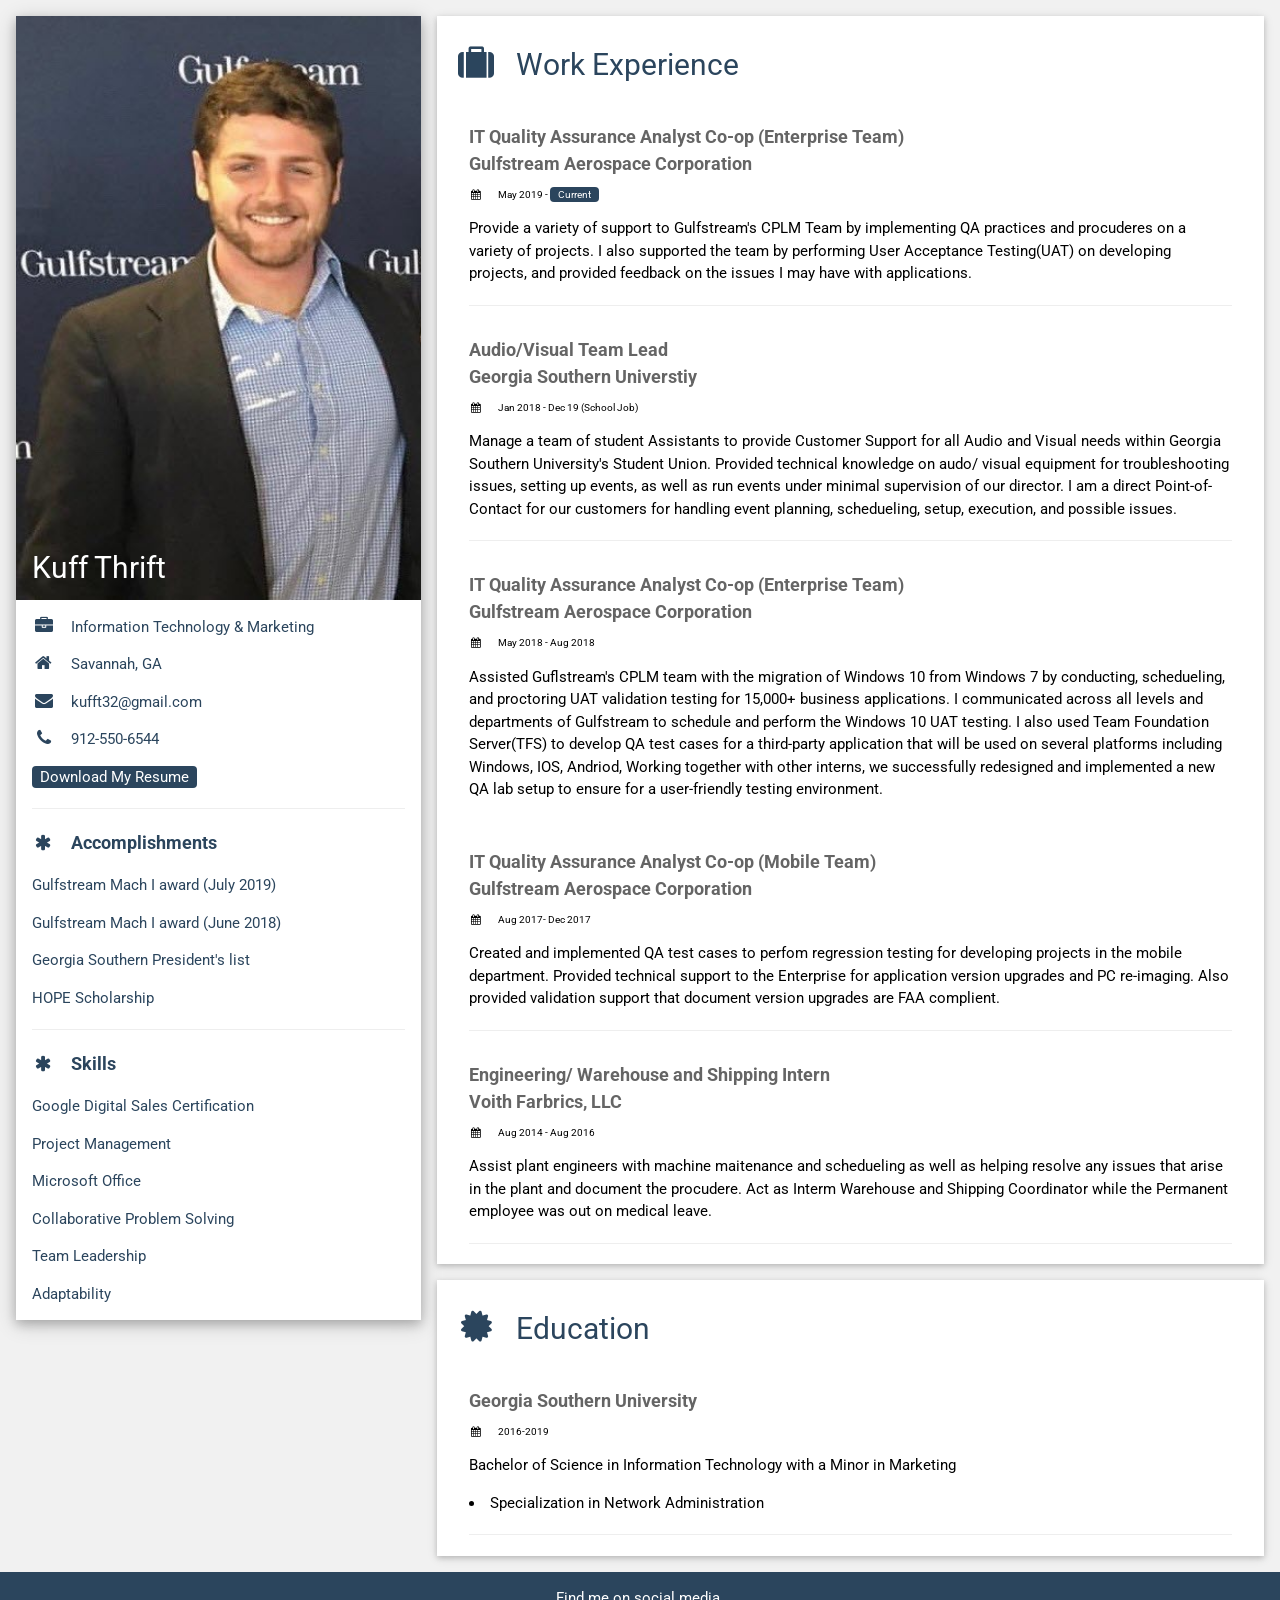
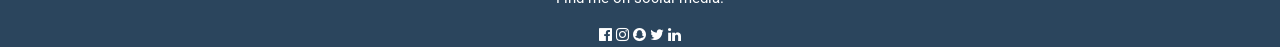
==== index.html @ 6cc8237b "Update index.html" ====
<!DOCTYPE html>
<html>
<head>
  <title>Kuff Thrift</title>
  <meta charset="UTF-8">
  <meta name="keywords" content="Information Technology, IT, Marketing, Sales, Management, Mechanics, Leadership, Networking, SAP, ERP, Enterprise, SCRUM, AGILE,">
  <link rel="stylesheet" href="extra2.css">
  <link rel='stylesheet' href='https://fonts.googleapis.com/css?family=Roboto'>
  <link rel="stylesheet" href="https://cdnjs.cloudflare.com/ajax/libs/font-awesome/4.7.0/css/font-awesome.min.css">
  <script async src="https://pagead2.googlesyndication.com/pagead/js/adsbygoogle.js"></script>
<script>
  (adsbygoogle = window.adsbygoogle || []).push({
    google_ad_client: "ca-pub-8898181731815978",
    enable_page_level_ads: true
  });
</script>
  <style>
    html,body,h1,h2,h3,h4,h5,h6 {font-family: "Roboto", sans-serif}
  </style>
  <!-- Global site tag (gtag.js) - Google Analytics -->
<script async src="https://www.googletagmanager.com/gtag/js?id=UA-144360440-1"></script>
<script>
  window.dataLayer = window.dataLayer || [];
  function gtag(){dataLayer.push(arguments);}
  gtag('js', new Date());

  gtag('config', 'UA-144360440-1');
</script>
</head>
<body class="w3-light-grey">

<!-- Page Container -->
<div class="w3-content w3-margin-top" style="max-width:1400px;">

  <!-- The Grid -->
  <div class="w3-row-padding">

    <!-- Left Column -->
    <div class="w3-third">

      <div class="w3-white w3-text-grey w3-card-4">
        <div class="w3-display-container">
          <img src="me3.jpg" style="width:100%" alt="Avatar">
          <div class="w3-display-bottomleft w3-container w3-text-black">
            <h2>Kuff Thrift</h2>
          </div>
        </div>
        <div class="w3-container">
          <p><i class="fa fa-briefcase fa-fw w3-margin-right w3-large w3-text-teal"></i>Information Technology & Marketing</p>
          <p><i class="fa fa-home fa-fw w3-margin-right w3-large w3-text-teal"></i>Savannah, GA</p>
          <p><i class="fa fa-envelope fa-fw w3-margin-right w3-large w3-text-teal"></i>kufft32@gmail.com</p>
          <p><i class="fa fa-phone fa-fw w3-margin-right w3-large w3-text-teal"></i>912-550-6544</p>
          <p id="resume"><span class="w3-tag w3-teal w3-round"><a href="Resume.pdf" Download>Download My Resume</a></span><p>
          <hr>

          <p class="w3-large"><b><i class="fa fa-asterisk fa-fw w3-margin-right w3-text-teal"></i>Accomplishments</b></p>
          <p>Gulfstream Mach I award (July 2019)</p>
          <p>Gulfstream Mach I award (June 2018)</p>
          <p>Georgia Southern President's list</p>
          <p>HOPE Scholarship</p>



          <hr>
          <p class="w3-large"><b><i class="fa fa-asterisk fa-fw w3-margin-right w3-text-teal"></i>Skills</b></p>
          <p>Google Digital Sales Certification</p>
          <p>Project Management</p>
          <p>Microsoft Office</p>
          <p>Collaborative Problem Solving</p>
          <p>Team Leadership</p>
          <p>Adaptability</p>

        </div>
      </div><br>

    <!-- End Left Column -->
    </div>

    <!-- Right Column -->
    <div class="w3-twothird">

      <div class="w3-container w3-card w3-white w3-margin-bottom">
        <h2 class="w3-text-grey w3-padding-16"><i class="fa fa-suitcase fa-fw w3-margin-right w3-xxlarge w3-text-teal"></i>Work Experience</h2>
        <div class="w3-container">
          <h5 class="w3-opacity"><b>IT Quality Assurance Analyst Co-op (Enterprise Team)<br>Gulfstream Aerospace Corporation</b></h5>
          <h6 class="w3-text-teal"><i class="fa fa-calendar fa-fw w3-margin-right"></i>May 2019 - <span class="w3-tag w3-teal w3-round">Current</span></h6>
          <p>Provide a variety of support to Gulfstream's CPLM Team by implementing QA practices and procuderes on a variety of projects. I also supported the team by performing User Acceptance
          Testing(UAT) on developing projects, and provided feedback on the issues I may have with applications.</p>
          <hr>
        </div>
        <div class="w3-container">
          <h5 class="w3-opacity"><b>Audio/Visual Team Lead<br> Georgia Southern Universtiy</b></h5>
          <h6 class="w3-text-teal"><i class="fa fa-calendar fa-fw w3-margin-right"></i>Jan 2018 - Dec 19 (School Job)</h6>
          <p>Manage a team of student Assistants to provide Customer Support for all Audio and Visual needs within Georgia Southern University's Student Union.
             Provided technical knowledge on audo/ visual equipment for troubleshooting issues, setting up events, as well as run events under minimal supervision of our director.
             I am a direct Point-of-Contact for our customers for handling event planning, schedueling, setup, execution, and possible issues.
          <hr>
        </div>
        <div class="w3-container">
          <h5 class="w3-opacity"><b>IT Quality Assurance Analyst Co-op (Enterprise Team)<br> Gulfstream Aerospace Corporation</b></h5>
          <h6 class="w3-text-teal"><i class="fa fa-calendar fa-fw w3-margin-right"></i>May 2018 - Aug 2018</h6>
          <p>Assisted Guflstream's CPLM team with the migration of Windows 10 from Windows 7 by conducting, schedueling, and proctoring UAT validation testing for 15,000+ business applications.
            I communicated across all levels and departments of Gulfstream to schedule and perform the Windows 10 UAT testing.
            I also used Team Foundation Server(TFS) to develop QA test cases for a third-party application that will be used on several platforms including Windows, IOS, Andriod,
            Working together with other interns, we successfully redesigned and implemented a new QA lab setup to ensure for a user-friendly testing environment.
           </p><br>
        </div>
        <div class="w3-container">
          <h5 class="w3-opacity"><b>IT Quality Assurance Analyst Co-op (Mobile Team)<br> Gulfstream Aerospace Corporation</b></h5>
          <h6 class="w3-text-teal"><i class="fa fa-calendar fa-fw w3-margin-right"></i>Aug 2017- Dec 2017</h6>
          <p>Created and implemented QA test cases to perfom regression testing for developing projects in the mobile department. Provided technical support to the Enterprise
          for application version upgrades and PC re-imaging. Also provided validation support that document version upgrades are FAA complient.</p>
          <hr>
        </div>
        <div class="w3-container">
          <h5 class="w3-opacity"><b>Engineering/ Warehouse and Shipping Intern<br> Voith Farbrics, LLC</b></h5>
          <h6 class="w3-text-teal"><i class="fa fa-calendar fa-fw w3-margin-right"></i>Aug 2014 - Aug 2016</h6>
          <p>Assist plant engineers with machine maitenance and schedueling as well as helping resolve any issues that arise in the plant and document the procudere.
            Act as Interm Warehouse and Shipping Coordinator while the Permanent employee was out on medical leave.</p>
          <hr>
        </div>
      </div>

      <div class="w3-container w3-card w3-white">
        <h2 class="w3-text-grey w3-padding-16"><i class="fa fa-certificate fa-fw w3-margin-right w3-xxlarge w3-text-teal"></i>Education</h2>
        <div class="w3-container">
          <h5 class="w3-opacity"><b>Georgia Southern University</b></h5>
          <h6 class="w3-text-teal"><i class="fa fa-calendar fa-fw w3-margin-right"></i>2016-2019</h6>
          <p>Bachelor of Science in Information Technology with a Minor in Marketing<br>
            <li>Specialization in Network Administration  </li>
          </p>
          <hr>
        </div>

      </div>

    <!-- End Right Column -->
    </div>

  <!-- End Grid -->
  </div>

  <!-- End Page Container -->
</div>

<footer class="w3-container w3-teal w3-center w3-margin-top">
  <p>Find me on social media.</p>
  <a href="https://www.facebook.com/kuff.thrift" class="fa fa-facebook-official w3-hover-opacity"></a>
  <i class="fa fa-instagram w3-hover-opacity"></i>
  <i class="fa fa-snapchat w3-hover-opacity"></i>
  <i class="fa fa-twitter w3-hover-opacity"></i>
  <a href="https://www.linkedin.com/in/andrew-thrift" class="fa fa-linkedin w3-hover-opacity"></a>
</footer>

</body>
</html>
---- extra2.css ----
/* W3.CSS 4.12 November 2018 by Jan Egil and Borge Refsnes */
html{
  box-sizing:border-box
  }
  *,*:before,*:after{
  box-sizing:inherit
}
/* Extract from normalize.css by Nicolas Gallagher and Jonathan Neal git.io/normalize */
html{
  -ms-text-size-adjust:100%;
  -webkit-text-size-adjust:100%
  }
  body{
    margin:0
  }
article,aside,details,figcaption,figure,footer,header,main,menu,nav,section,summary{
  display:block
}
audio,canvas,progress,video{
  display:inline-block
  }
  progress{
    vertical-align:baseline
  }
audio:not([controls]){
  display:none;height:0
  }
  [hidden],template{
    display:none
  }
a{
  background-color:transparent;
  -webkit-text-decoration-skip:objects
}
a:active,a:hover{
  outline-width:0
  }
  abbr[title]{
    border-bottom:none;
    text-decoration:underline;
    text-decoration:underline dotted
  }
dfn{
  font-style:italic
  }
  mark{
    background:#ff0;
    color:#000
  }
small{
  font-size:80%
  }
  sub,sup{
    font-size:75%;
    line-height:0;position:relative;
    vertical-align:baseline
  }
sub{
  bottom:-0.25em
  }
  sup{
    top:-0.5em
    }
    figure{
      margin:1em 40px
      }
      img{
        border-style:none
        }
        svg:not(:root){
          overflow:hidden
        }
code,kbd,pre,samp{
  font-family:monospace,monospace;
  font-size:1em
  }
  hr{
    box-sizing:content-box;height:0;
    overflow:visible
  }
button,input,select,textarea{
  font:inherit;
  margin:0
}
optgroup{
  font-weight:bold
}
button,input{
  overflow:visible
  }
  button,select{
    text-transform:none
  }
button,html [type=button],[type=reset],[type=submit]{
  -webkit-appearance:button
}
button::-moz-focus-inner, [type=button]::-moz-focus-inner, [type=reset]::-moz-focus-inner, [type=submit]::-moz-focus-inner{
  border-style:none;
  padding:0;
}
button:-moz-focusring, [type=button]:-moz-focusring, [type=reset]:-moz-focusring, [type=submit]:-moz-focusring{
  outline:1px dotted ButtonText
}
fieldset{
  border:1px solid #c0c0c0;
  margin:0 2px;
  padding:.35em .625em .75em
}
legend{
  color:inherit;
  display:table;max-width:100%;
  padding:0;
  white-space:normal
  }
  textarea{
    overflow:auto
  }
[type=checkbox],[type=radio]{
  padding:0
}
[type=number]::-webkit-inner-spin-button,[type=number]::-webkit-outer-spin-button{
  height:auto
}
[type=search]{
  -webkit-appearance:textfield;
  outline-offset:-2px
}
[type=search]::-webkit-search-cancel-button,[type=search]::-webkit-search-decoration{
  -webkit-appearance:none
}
::-webkit-input-placeholder{
  color:inherit;opacity:0.54
}
::-webkit-file-upload-button{
  -webkit-appearance:button;font:inherit
}
/* End extract */
html,body{
  font-family:Verdana,sans-serif;
  font-size:15px;
  line-height:1.5
  }
  html{
    overflow-x:hidden
  }
h1{
  font-size:36px}
  h2{
    font-size:30px
    }h3{
      font-size:24px
      }h4{
        font-size:20px
        }h5{
          font-size:18px
          }h6{
            ont-size:16px
            }
            .w3-serif{
              font-family:serif
            }
h1,h2,h3,h4,h5,h6{
  font-family:"Segoe UI",Arial,sans-serif;
  font-weight:400;
  margin:10px 0
  }
  .w3-wide{
    letter-spacing:4px
  }
hr{
  border:0;
  border-top:1px solid #eee;
  margin:20px 0
}
.w3-image{
  max-width:100%;
  height:auto
  }
  img{
    vertical-align:middle
    }
    a{
      color:inherit
    }
.w3-table,.w3-table-all
{border-collapse:collapse;
  border-spacing:0;
  width:100%;
  display:table
  }
  .w3-table-all{
    border:1px solid #ccc
  }
.w3-bordered tr,.w3-table-all tr{
  border-bottom:1px solid #ddd
  }
  .w3-striped tbody tr:nth-child(even){
    background-color:#f1f1f1
  }
.w3-table-all tr:nth-child(odd){
  background-color:#fff
  }
  .w3-table-all tr:nth-child(even){
    background-color:#f1f1f1
  }
.w3-hoverable tbody tr:hover,.w3-ul.w3-hoverable li:hover{background-color:#ccc}.w3-centered tr th,.w3-centered tr td{text-align:center}
.w3-table td,.w3-table th,.w3-table-all td,.w3-table-all th{padding:8px 8px;display:table-cell;text-align:left;vertical-align:top}
.w3-table th:first-child,.w3-table td:first-child,.w3-table-all th:first-child,.w3-table-all td:first-child{padding-left:16px}
.w3-btn,.w3-button{border:none;display:inline-block;padding:8px 16px;vertical-align:middle;overflow:hidden;text-decoration:none;color:inherit;background-color:inherit;text-align:center;cursor:pointer;white-space:nowrap}
.w3-btn:hover{box-shadow:0 8px 16px 0 rgba(0,0,0,0.2),0 6px 20px 0 rgba(0,0,0,0.19)}
.w3-btn,.w3-button{-webkit-touch-callout:none;-webkit-user-select:none;-khtml-user-select:none;-moz-user-select:none;-ms-user-select:none;user-select:none}
.w3-disabled,.w3-btn:disabled,.w3-button:disabled{cursor:not-allowed;opacity:0.3}.w3-disabled *,:disabled *{pointer-events:none}
.w3-btn.w3-disabled:hover,.w3-btn:disabled:hover{box-shadow:none}
.w3-badge,.w3-tag{background-color:#000;color:#fff;display:inline-block;padding-left:8px;padding-right:8px;text-align:center}.w3-badge{border-radius:50%}
.w3-ul{list-style-type:none;padding:0;margin:0}.w3-ul li{padding:8px 16px;border-bottom:1px solid #ddd}.w3-ul li:last-child{border-bottom:none}
.w3-tooltip,.w3-display-container{position:relative}.w3-tooltip .w3-text{display:none}.w3-tooltip:hover .w3-text{display:inline-block}
.w3-ripple:active{opacity:0.5}.w3-ripple{transition:opacity 0s}
.w3-input{padding:8px;display:block;border:none;border-bottom:1px solid #ccc;width:100%}
.w3-select{padding:9px 0;width:100%;border:none;border-bottom:1px solid #ccc}
.w3-dropdown-click,.w3-dropdown-hover{position:relative;display:inline-block;cursor:pointer}
.w3-dropdown-hover:hover .w3-dropdown-content{display:block}
.w3-dropdown-hover:first-child,.w3-dropdown-click:hover{background-color:#ccc;color:#000}
.w3-dropdown-hover:hover > .w3-button:first-child,.w3-dropdown-click:hover > .w3-button:first-child{background-color:#ccc;color:#000}
.w3-dropdown-content{cursor:auto;color:#000;background-color:#fff;display:none;position:absolute;min-width:160px;margin:0;padding:0;z-index:1}
.w3-check,.w3-radio{width:24px;height:24px;position:relative;top:6px}
.w3-sidebar{height:100%;width:200px;background-color:#fff;position:fixed!important;z-index:1;overflow:auto}
.w3-bar-block .w3-dropdown-hover,.w3-bar-block .w3-dropdown-click{width:100%}
.w3-bar-block .w3-dropdown-hover .w3-dropdown-content,.w3-bar-block .w3-dropdown-click .w3-dropdown-content{min-width:100%}
.w3-bar-block .w3-dropdown-hover .w3-button,.w3-bar-block .w3-dropdown-click .w3-button{width:100%;text-align:left;padding:8px 16px}
.w3-main,#main{transition:margin-left .4s}
.w3-modal{z-index:3;display:none;padding-top:100px;position:fixed;left:0;top:0;width:100%;height:100%;overflow:auto;background-color:rgb(0,0,0);background-color:rgba(0,0,0,0.4)}
.w3-modal-content{margin:auto;background-color:#fff;position:relative;padding:0;outline:0;width:600px}
.w3-bar{width:100%;overflow:hidden}.w3-center .w3-bar{display:inline-block;width:auto}
.w3-bar .w3-bar-item{padding:8px 16px;float:left;width:auto;border:none;display:block;outline:0}
.w3-bar .w3-dropdown-hover,.w3-bar .w3-dropdown-click{position:static;float:left}
.w3-bar .w3-button{white-space:normal}
.w3-bar-block .w3-bar-item{width:100%;display:block;padding:8px 16px;text-align:left;border:none;white-space:normal;float:none;outline:0}
.w3-bar-block.w3-center .w3-bar-item{text-align:center}.w3-block{display:block;width:100%}
.w3-responsive{display:block;overflow-x:auto}
.w3-container:after,.w3-container:before,.w3-panel:after,.w3-panel:before,.w3-row:after,.w3-row:before,.w3-row-padding:after,.w3-row-padding:before,
.w3-cell-row:before,.w3-cell-row:after,.w3-clear:after,.w3-clear:before,.w3-bar:before,.w3-bar:after{content:"";display:table;clear:both}
.w3-col,.w3-half,.w3-third,.w3-twothird,.w3-threequarter,.w3-quarter{float:left;width:100%}
.w3-col.s1{width:8.33333%}.w3-col.s2{width:16.66666%}.w3-col.s3{width:24.99999%}.w3-col.s4{width:33.33333%}
.w3-col.s5{width:41.66666%}.w3-col.s6{width:49.99999%}.w3-col.s7{width:58.33333%}.w3-col.s8{width:66.66666%}
.w3-col.s9{width:74.99999%}.w3-col.s10{width:83.33333%}.w3-col.s11{width:91.66666%}.w3-col.s12{width:99.99999%}
@media (min-width:601px){.w3-col.m1{width:8.33333%}.w3-col.m2{width:16.66666%}.w3-col.m3,.w3-quarter{width:24.99999%}.w3-col.m4,.w3-third{width:33.33333%}
.w3-col.m5{width:41.66666%}.w3-col.m6,.w3-half{width:49.99999%}.w3-col.m7{width:58.33333%}.w3-col.m8,.w3-twothird{width:66.66666%}
.w3-col.m9,.w3-threequarter{width:74.99999%}.w3-col.m10{width:83.33333%}.w3-col.m11{width:91.66666%}.w3-col.m12{width:99.99999%}}
@media (min-width:993px){.w3-col.l1{width:8.33333%}.w3-col.l2{width:16.66666%}.w3-col.l3{width:24.99999%}.w3-col.l4{width:33.33333%}
.w3-col.l5{width:41.66666%}.w3-col.l6{width:49.99999%}.w3-col.l7{width:58.33333%}.w3-col.l8{width:66.66666%}
.w3-col.l9{width:74.99999%}.w3-col.l10{width:83.33333%}.w3-col.l11{width:91.66666%}.w3-col.l12{width:99.99999%}}
.w3-rest{overflow:hidden}.w3-stretch{margin-left:-16px;margin-right:-16px}
.w3-content,.w3-auto{margin-left:auto;margin-right:auto}.w3-content{max-width:980px}.w3-auto{max-width:1140px}
.w3-cell-row{display:table;width:100%}.w3-cell{display:table-cell}
.w3-cell-top{vertical-align:top}.w3-cell-middle{vertical-align:middle}.w3-cell-bottom{vertical-align:bottom}
.w3-hide{display:none!important}.w3-show-block,.w3-show{display:block!important}.w3-show-inline-block{display:inline-block!important}
@media (max-width:1205px){.w3-auto{max-width:95%}}
@media (max-width:600px){.w3-modal-content{margin:0 10px;width:auto!important}.w3-modal{padding-top:30px}
.w3-dropdown-hover.w3-mobile .w3-dropdown-content,.w3-dropdown-click.w3-mobile .w3-dropdown-content{position:relative}
.w3-hide-small{display:none!important}.w3-mobile{display:block;width:100%!important}.w3-bar-item.w3-mobile,.w3-dropdown-hover.w3-mobile,.w3-dropdown-click.w3-mobile{text-align:center}
.w3-dropdown-hover.w3-mobile,.w3-dropdown-hover.w3-mobile .w3-btn,.w3-dropdown-hover.w3-mobile .w3-button,.w3-dropdown-click.w3-mobile,.w3-dropdown-click.w3-mobile .w3-btn,.w3-dropdown-click.w3-mobile .w3-button{width:100%}}
@media (max-width:768px){.w3-modal-content{width:500px}.w3-modal{padding-top:50px}}
@media (min-width:993px){.w3-modal-content{width:900px}.w3-hide-large{display:none!important}.w3-sidebar.w3-collapse{display:block!important}}
@media (max-width:992px) and (min-width:601px){.w3-hide-medium{display:none!important}}
@media (max-width:992px){.w3-sidebar.w3-collapse{display:none}.w3-main{margin-left:0!important;margin-right:0!important}.w3-auto{max-width:100%}}
.w3-top,.w3-bottom{position:fixed;width:100%;z-index:1}.w3-top{top:0}.w3-bottom{bottom:0}
.w3-overlay{position:fixed;display:none;width:100%;height:100%;top:0;left:0;right:0;bottom:0;background-color:rgba(0,0,0,0.5);z-index:2}
.w3-display-topleft{position:absolute;left:0;top:0}.w3-display-topright{position:absolute;right:0;top:0}
.w3-display-bottomleft{position:absolute;left:0;bottom:0}.w3-display-bottomright{position:absolute;right:0;bottom:0}
.w3-display-middle{position:absolute;top:50%;left:50%;transform:translate(-50%,-50%);-ms-transform:translate(-50%,-50%)}
.w3-display-left{position:absolute;top:50%;left:0%;transform:translate(0%,-50%);-ms-transform:translate(-0%,-50%)}
.w3-display-right{position:absolute;top:50%;right:0%;transform:translate(0%,-50%);-ms-transform:translate(0%,-50%)}
.w3-display-topmiddle{position:absolute;left:50%;top:0;transform:translate(-50%,0%);-ms-transform:translate(-50%,0%)}
.w3-display-bottommiddle{position:absolute;left:50%;bottom:0;transform:translate(-50%,0%);-ms-transform:translate(-50%,0%)}
.w3-display-container:hover .w3-display-hover{display:block}.w3-display-container:hover span.w3-display-hover{display:inline-block}.w3-display-hover{display:none}
.w3-display-position{position:absolute}
.w3-circle{border-radius:50%}
.w3-round-small{border-radius:2px}.w3-round,.w3-round-medium{border-radius:4px}.w3-round-large{border-radius:8px}.w3-round-xlarge{border-radius:16px}.w3-round-xxlarge{border-radius:32px}
.w3-row-padding,.w3-row-padding>.w3-half,.w3-row-padding>.w3-third,.w3-row-padding>.w3-twothird,.w3-row-padding>.w3-threequarter,.w3-row-padding>.w3-quarter,.w3-row-padding>.w3-col{padding:0 8px}
.w3-container,.w3-panel{padding:0.01em 16px}.w3-panel{margin-top:16px;margin-bottom:16px}
.w3-code,.w3-codespan{font-family:Consolas,"courier new";font-size:16px}
.w3-code{width:auto;background-color:#fff;padding:8px 12px;border-left:4px solid #4CAF50;word-wrap:break-word}
.w3-codespan{color:crimson;background-color:#f1f1f1;padding-left:4px;padding-right:4px;font-size:110%}
.w3-card,.w3-card-2{box-shadow:0 2px 5px 0 rgba(0,0,0,0.16),0 2px 10px 0 rgba(0,0,0,0.12)}
.w3-card-4,.w3-hover-shadow:hover{box-shadow:0 4px 10px 0 rgba(0,0,0,0.2),0 4px 20px 0 rgba(0,0,0,0.19)}
.w3-spin{animation:w3-spin 2s infinite linear}@keyframes w3-spin{0%{transform:rotate(0deg)}100%{transform:rotate(359deg)}}
.w3-animate-fading{animation:fading 10s infinite}@keyframes fading{0%{opacity:0}50%{opacity:1}100%{opacity:0}}
.w3-animate-opacity{animation:opac 0.8s}@keyframes opac{from{opacity:0} to{opacity:1}}
.w3-animate-top{position:relative;animation:animatetop 0.4s}@keyframes animatetop{from{top:-300px;opacity:0} to{top:0;opacity:1}}
.w3-animate-left{position:relative;animation:animateleft 0.4s}@keyframes animateleft{from{left:-300px;opacity:0} to{left:0;opacity:1}}
.w3-animate-right{position:relative;animation:animateright 0.4s}@keyframes animateright{from{right:-300px;opacity:0} to{right:0;opacity:1}}
.w3-animate-bottom{position:relative;animation:animatebottom 0.4s}@keyframes animatebottom{from{bottom:-300px;opacity:0} to{bottom:0;opacity:1}}
.w3-animate-zoom {animation:animatezoom 0.6s}@keyframes animatezoom{from{transform:scale(0)} to{transform:scale(1)}}
.w3-animate-input{transition:width 0.4s ease-in-out}.w3-animate-input:focus{width:100%!important}
.w3-opacity,.w3-hover-opacity:hover{opacity:0.60}.w3-opacity-off,.w3-hover-opacity-off:hover{opacity:1}
.w3-opacity-max{opacity:0.25}.w3-opacity-min{opacity:0.75}
.w3-greyscale-max,.w3-grayscale-max,.w3-hover-greyscale:hover,.w3-hover-grayscale:hover{filter:grayscale(100%)}
.w3-greyscale,.w3-grayscale{filter:grayscale(75%)}.w3-greyscale-min,.w3-grayscale-min{filter:grayscale(50%)}
.w3-sepia{filter:sepia(75%)}.w3-sepia-max,.w3-hover-sepia:hover{filter:sepia(100%)}.w3-sepia-min{filter:sepia(50%)}
.w3-tiny{font-size:10px!important}.w3-small{font-size:12px!important}.w3-medium{font-size:15px!important}.w3-large{font-size:18px!important}
.w3-xlarge{font-size:24px!important}.w3-xxlarge{font-size:36px!important}.w3-xxxlarge{font-size:48px!important}.w3-jumbo{font-size:64px!important}
.w3-left-align{text-align:left!important}.w3-right-align{text-align:right!important}.w3-justify{text-align:justify!important}.w3-center{text-align:center!important}
.w3-border-0{border:0!important}.w3-border{border:1px solid #ccc!important}
.w3-border-top{border-top:1px solid #ccc!important}.w3-border-bottom{border-bottom:1px solid #ccc!important}
.w3-border-left{border-left:1px solid #ccc!important}.w3-border-right{border-right:1px solid #ccc!important}
.w3-topbar{border-top:6px solid #ccc!important}.w3-bottombar{border-bottom:6px solid #ccc!important}
.w3-leftbar{border-left:6px solid #ccc!important}.w3-rightbar{border-right:6px solid #ccc!important}
.w3-section,.w3-code{margin-top:16px!important;margin-bottom:16px!important}
.w3-margin{margin:16px!important}.w3-margin-top{margin-top:16px!important}.w3-margin-bottom{margin-bottom:16px!important}
.w3-margin-left{margin-left:16px!important}.w3-margin-right{margin-right:16px!important}
.w3-padding-small{padding:4px 8px!important}.w3-padding{padding:8px 16px!important}.w3-padding-large{padding:12px 24px!important}
.w3-padding-16{padding-top:16px!important;padding-bottom:16px!important}.w3-padding-24{padding-top:24px!important;padding-bottom:24px!important}
.w3-padding-32{padding-top:32px!important;padding-bottom:32px!important}.w3-padding-48{padding-top:48px!important;padding-bottom:48px!important}
.w3-padding-64{padding-top:64px!important;padding-bottom:64px!important}
.w3-left{float:left!important}.w3-right{float:right!important}
.w3-button:hover{color:#000!important;background-color:#ccc!important}
.w3-transparent,.w3-hover-none:hover{background-color:transparent!important}
.w3-hover-none:hover{box-shadow:none!important}
/* Colors */
.w3-amber,.w3-hover-amber:hover{color:#000!important;background-color:#ffc107!important}
.w3-aqua,.w3-hover-aqua:hover{color:#000!important;background-color:#00ffff!important}
.w3-blue,.w3-hover-blue:hover{color:#fff!important;background-color:#2196F3!important}
.w3-light-blue,.w3-hover-light-blue:hover{color:#000!important;background-color:#87CEEB!important}
.w3-brown,.w3-hover-brown:hover{color:#fff!important;background-color:#795548!important}
.w3-cyan,.w3-hover-cyan:hover{color:#000!important;background-color:#00bcd4!important}
.w3-blue-grey,.w3-hover-blue-grey:hover,.w3-blue-gray,.w3-hover-blue-gray:hover{color:#fff!important;background-color:#607d8b!important}
.w3-green,.w3-hover-green:hover{color:#fff!important;background-color:#4CAF50!important}
.w3-light-green,.w3-hover-light-green:hover{color:#000!important;background-color:#8bc34a!important}
.w3-indigo,.w3-hover-indigo:hover{color:#fff!important;background-color:#3f51b5!important}
.w3-khaki,.w3-hover-khaki:hover{color:#000!important;background-color:#f0e68c!important}
.w3-lime,.w3-hover-lime:hover{color:#000!important;background-color:#cddc39!important}
.w3-orange,.w3-hover-orange:hover{color:#000!important;background-color:#ff9800!important}
.w3-deep-orange,.w3-hover-deep-orange:hover{color:#fff!important;background-color:#ff5722!important}
.w3-pink,.w3-hover-pink:hover{color:#fff!important;background-color:#e91e63!important}
.w3-purple,.w3-hover-purple:hover{color:#fff!important;background-color:#9c27b0!important}
.w3-deep-purple,.w3-hover-deep-purple:hover{color:#fff!important;background-color:#673ab7!important}
.w3-red,.w3-hover-red:hover{color:#fff!important;background-color:#f44336!important}
.w3-sand,.w3-hover-sand:hover{color:#000!important;background-color:#fdf5e6!important}
.w3-teal,.w3-hover-teal:hover{color:#fff!important;background-color:#2B455D!important}
.w3-yellow,.w3-hover-yellow:hover{color:#000!important;background-color:#ffeb3b!important}
.w3-white,.w3-hover-white:hover{color:#000!important;background-color:#fff!important}
.w3-black,.w3-hover-black:hover{color:#fff!important;background-color:#000!important}
.w3-grey,.w3-hover-grey:hover,.w3-gray,.w3-hover-gray:hover{color:#000!important;background-color:#9e9e9e!important}
.w3-light-grey,.w3-hover-light-grey:hover,.w3-light-gray,.w3-hover-light-gray:hover{color:#000!important;background-color:#f1f1f1!important}
.w3-dark-grey,.w3-hover-dark-grey:hover,.w3-dark-gray,.w3-hover-dark-gray:hover{color:#fff!important;background-color:#616161!important}
.w3-pale-red,.w3-hover-pale-red:hover{color:#000!important;background-color:#ffdddd!important}
.w3-pale-green,.w3-hover-pale-green:hover{color:#000!important;background-color:#ddffdd!important}
.w3-pale-yellow,.w3-hover-pale-yellow:hover{color:#000!important;background-color:#ffffcc!important}
.w3-pale-blue,.w3-hover-pale-blue:hover{color:#000!important;background-color:#ddffff!important}
.w3-text-amber,.w3-hover-text-amber:hover{color:#ffc107!important}
.w3-text-aqua,.w3-hover-text-aqua:hover{color:#00ffff!important}
.w3-text-blue,.w3-hover-text-blue:hover{color:#2196F3!important}
.w3-text-light-blue,.w3-hover-text-light-blue:hover{color:#87CEEB!important}
.w3-text-brown,.w3-hover-text-brown:hover{color:#795548!important}
.w3-text-cyan,.w3-hover-text-cyan:hover{color:#00bcd4!important}
.w3-text-blue-grey,.w3-hover-text-blue-grey:hover,.w3-text-blue-gray,.w3-hover-text-blue-gray:hover{color:#607d8b!important}
.w3-text-green,.w3-hover-text-green:hover{color:#4CAF50!important}
.w3-text-light-green,.w3-hover-text-light-green:hover{color:#8bc34a!important}
.w3-text-indigo,.w3-hover-text-indigo:hover{color:#3f51b5!important}
.w3-text-khaki,.w3-hover-text-khaki:hover{color:#b4aa50!important}
.w3-text-lime,.w3-hover-text-lime:hover{color:#cddc39!important}
.w3-text-orange,.w3-hover-text-orange:hover{color:#ff9800!important}
.w3-text-deep-orange,.w3-hover-text-deep-orange:hover{color:#ff5722!important}
.w3-text-pink,.w3-hover-text-pink:hover{color:#e91e63!important}
.w3-text-purple,.w3-hover-text-purple:hover{color:#9c27b0!important}
.w3-text-deep-purple,.w3-hover-text-deep-purple:hover{color:#673ab7!important}
.w3-text-red,.w3-hover-text-red:hover{color:#f44336!important}
.w3-text-sand,.w3-hover-text-sand:hover{color:#fdf5e6!important}
.w3-text-teal,.w3-hover-text-teal:hover{color:##2B455D!important}
.w3-text-yellow,.w3-hover-text-yellow:hover{color:#d2be0e!important}
.w3-text-white,.w3-hover-text-white:hover{color:#fff!important}
.w3-text-black,.w3-hover-text-black:hover{color:#fff!important}
.w3-text-grey,.w3-hover-text-grey:hover,.w3-text-gray,.w3-hover-text-gray:hover{color:#2B455D!important}
.w3-text-light-grey,.w3-hover-text-light-grey:hover,.w3-text-light-gray,.w3-hover-text-light-gray:hover{color:#f1f1f1!important}
.w3-text-dark-grey,.w3-hover-text-dark-grey:hover,.w3-text-dark-gray,.w3-hover-text-dark-gray:hover{color:#3a3a3a!important}
.w3-border-amber,.w3-hover-border-amber:hover{border-color:#ffc107!important}
.w3-border-aqua,.w3-hover-border-aqua:hover{border-color:#00ffff!important}
.w3-border-blue,.w3-hover-border-blue:hover{border-color:#2196F3!important}
.w3-border-light-blue,.w3-hover-border-light-blue:hover{border-color:#87CEEB!important}
.w3-border-brown,.w3-hover-border-brown:hover{border-color:#795548!important}
.w3-border-cyan,.w3-hover-border-cyan:hover{border-color:#00bcd4!important}
.w3-border-blue-grey,.w3-hover-border-blue-grey:hover,.w3-border-blue-gray,.w3-hover-border-blue-gray:hover{border-color:#607d8b!important}
.w3-border-green,.w3-hover-border-green:hover{border-color:#4CAF50!important}
.w3-border-light-green,.w3-hover-border-light-green:hover{border-color:#8bc34a!important}
.w3-border-indigo,.w3-hover-border-indigo:hover{border-color:#3f51b5!important}
.w3-border-khaki,.w3-hover-border-khaki:hover{border-color:#f0e68c!important}
.w3-border-lime,.w3-hover-border-lime:hover{border-color:#cddc39!important}
.w3-border-orange,.w3-hover-border-orange:hover{border-color:#ff9800!important}
.w3-border-deep-orange,.w3-hover-border-deep-orange:hover{border-color:#ff5722!important}
.w3-border-pink,.w3-hover-border-pink:hover{border-color:#e91e63!important}
.w3-border-purple,.w3-hover-border-purple:hover{border-color:#9c27b0!important}
.w3-border-deep-purple,.w3-hover-border-deep-purple:hover{border-color:#673ab7!important}
.w3-border-red,.w3-hover-border-red:hover{border-color:#f44336!important}
.w3-border-sand,.w3-hover-border-sand:hover{border-color:#fdf5e6!important}
.w3-border-teal,.w3-hover-border-teal:hover{border-color:#009688!important}
.w3-border-yellow,.w3-hover-border-yellow:hover{border-color:#ffeb3b!important}
.w3-border-white,.w3-hover-border-white:hover{border-color:#fff!important}
.w3-border-black,.w3-hover-border-black:hover{border-color:#000!important}
.w3-border-grey,.w3-hover-border-grey:hover,.w3-border-gray,.w3-hover-border-gray:hover{border-color:#9e9e9e!important}
.w3-border-light-grey,.w3-hover-border-light-grey:hover,.w3-border-light-gray,.w3-hover-border-light-gray:hover{border-color:#f1f1f1!important}
.w3-border-dark-grey,.w3-hover-border-dark-grey:hover,.w3-border-dark-gray,.w3-hover-border-dark-gray:hover{border-color:#616161!important}
.w3-border-pale-red,.w3-hover-border-pale-red:hover{border-color:#ffe7e7!important}.w3-border-pale-green,.w3-hover-border-pale-green:hover{border-color:#e7ffe7!important}
.w3-border-pale-yellow,.w3-hover-border-pale-yellow:hover{border-color:#ffffcc!important}.w3-border-pale-blue,.w3-hover-border-pale-blue:hover{border-color:#e7ffff!important}
a:link {
  text-decoration: none;
}

a:visited {
  text-decoration: none;
}

a:hover {
  text-decoration: none;
}

a:active {
  text-decoration: none;
}
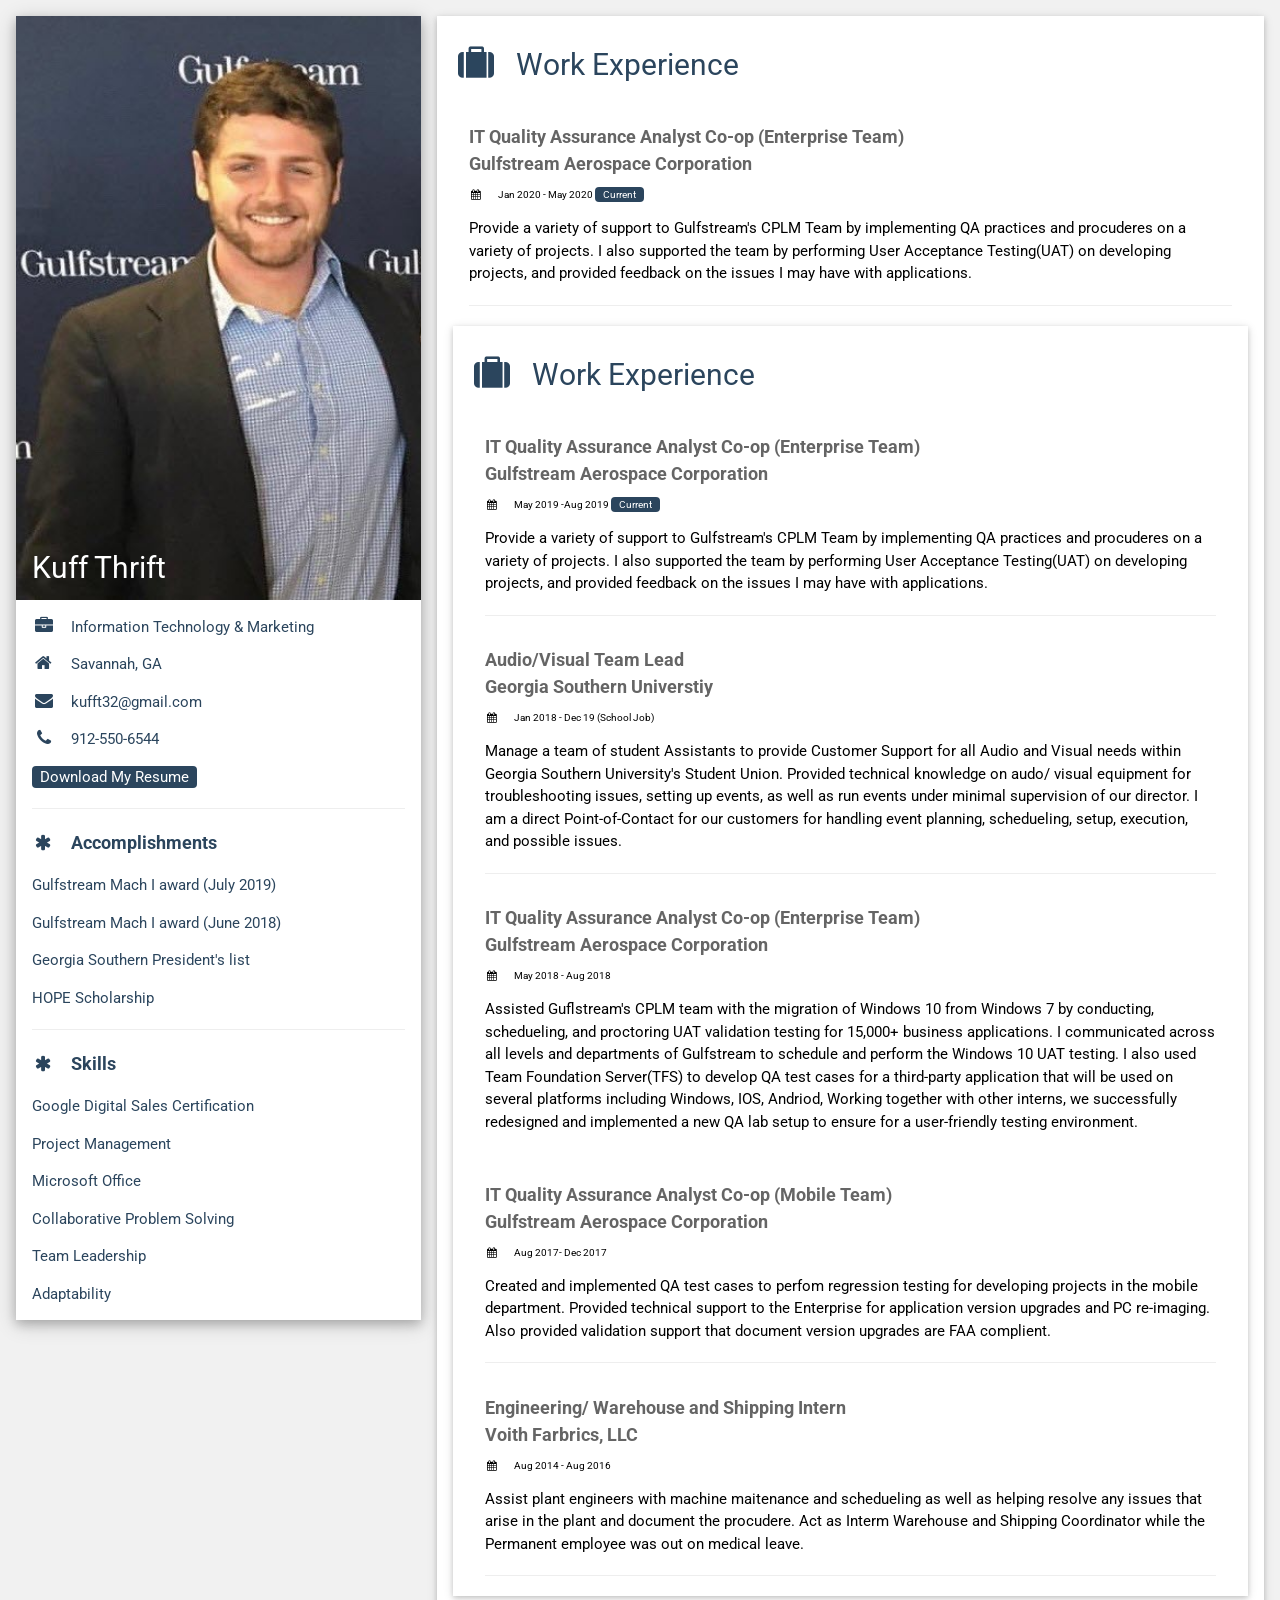
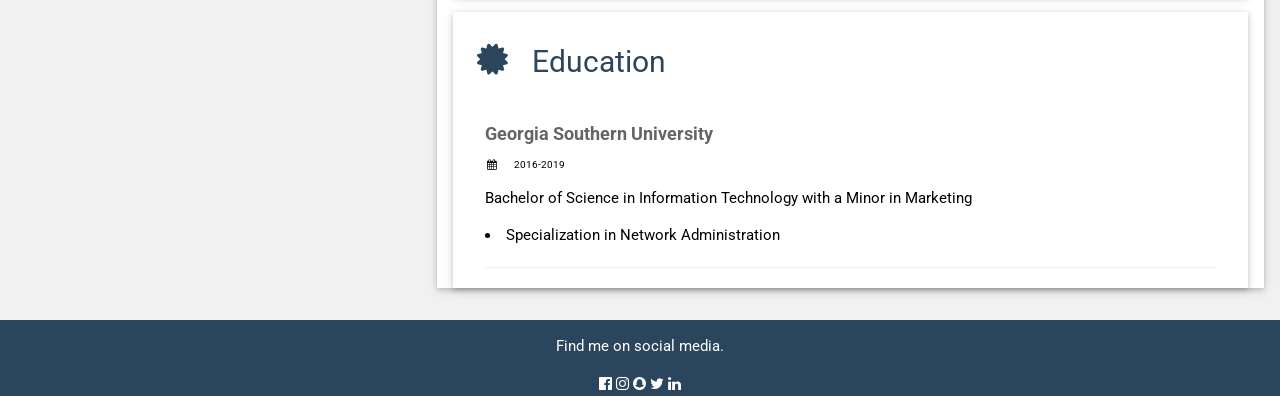
==== commit 163d7593: "Update index.html" ====
--- a/index.html
+++ b/index.html
@@ -83,7 +83,16 @@
         <h2 class="w3-text-grey w3-padding-16"><i class="fa fa-suitcase fa-fw w3-margin-right w3-xxlarge w3-text-teal"></i>Work Experience</h2>
         <div class="w3-container">
           <h5 class="w3-opacity"><b>IT Quality Assurance Analyst Co-op (Enterprise Team)<br>Gulfstream Aerospace Corporation</b></h5>
-          <h6 class="w3-text-teal"><i class="fa fa-calendar fa-fw w3-margin-right"></i>May 2019 - <span class="w3-tag w3-teal w3-round">Current</span></h6>
+          <h6 class="w3-text-teal"><i class="fa fa-calendar fa-fw w3-margin-right"></i>Jan 2020 - May 2020 <span class="w3-tag w3-teal w3-round">Current</span></h6>
+          <p>Provide a variety of support to Gulfstream's CPLM Team by implementing QA practices and procuderes on a variety of projects. I also supported the team by performing User Acceptance
+          Testing(UAT) on developing projects, and provided feedback on the issues I may have with applications.</p>
+          <hr>
+        </div>
+      <div class="w3-container w3-card w3-white w3-margin-bottom">
+        <h2 class="w3-text-grey w3-padding-16"><i class="fa fa-suitcase fa-fw w3-margin-right w3-xxlarge w3-text-teal"></i>Work Experience</h2>
+        <div class="w3-container">
+          <h5 class="w3-opacity"><b>IT Quality Assurance Analyst Co-op (Enterprise Team)<br>Gulfstream Aerospace Corporation</b></h5>
+          <h6 class="w3-text-teal"><i class="fa fa-calendar fa-fw w3-margin-right"></i>May 2019 -Aug 2019 <span class="w3-tag w3-teal w3-round">Current</span></h6>
           <p>Provide a variety of support to Gulfstream's CPLM Team by implementing QA practices and procuderes on a variety of projects. I also supported the team by performing User Acceptance
           Testing(UAT) on developing projects, and provided feedback on the issues I may have with applications.</p>
           <hr>
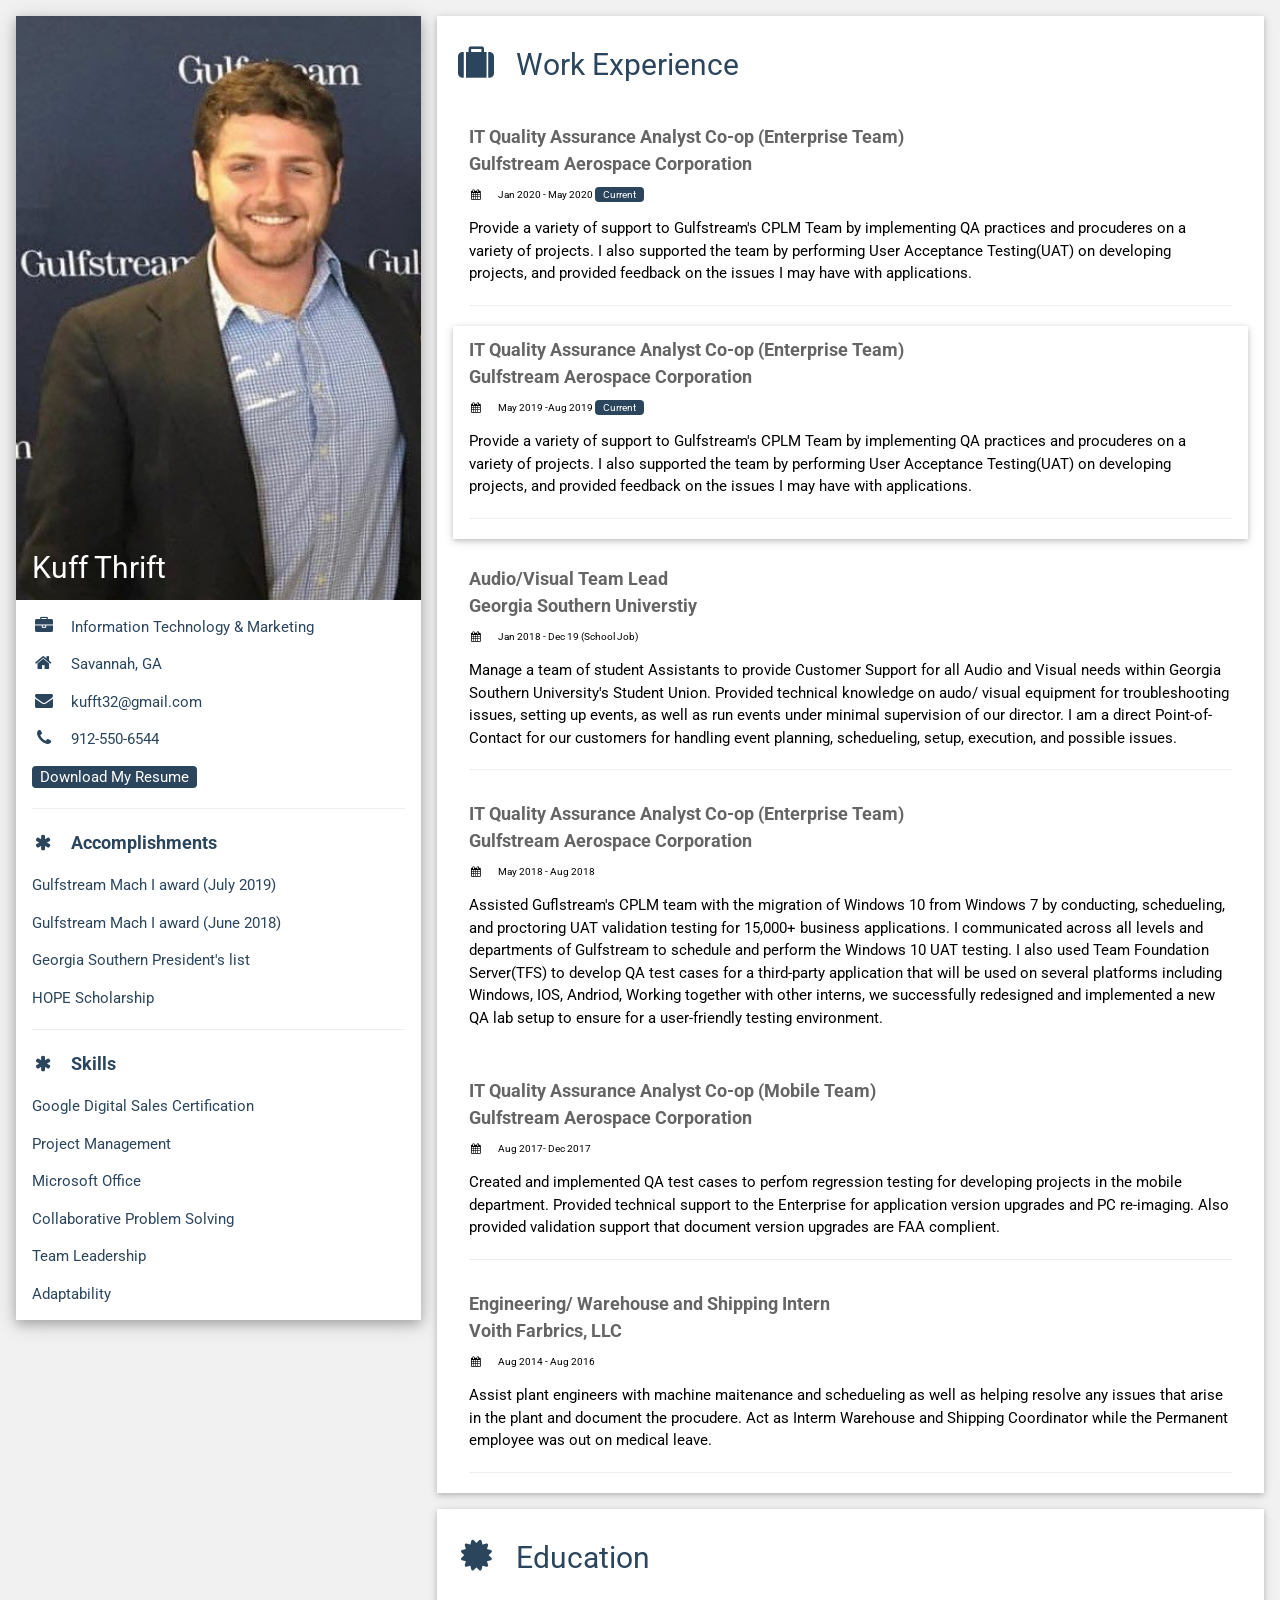
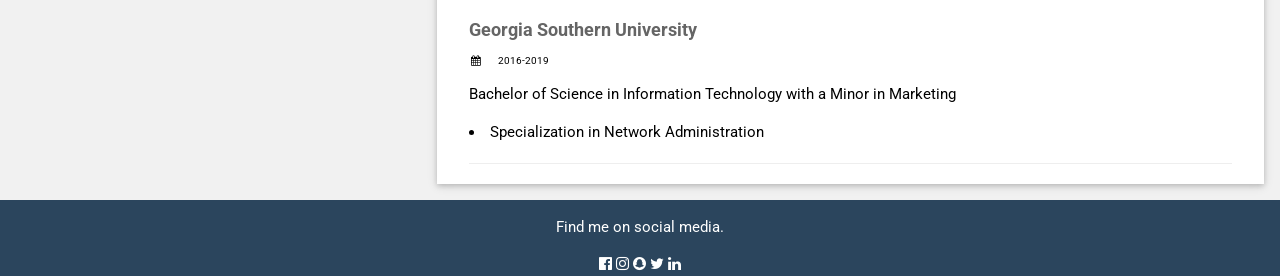
==== commit 55a7758c: "Update index.html" ====
--- a/index.html
+++ b/index.html
@@ -89,8 +89,8 @@
           <hr>
         </div>
       <div class="w3-container w3-card w3-white w3-margin-bottom">
-        <h2 class="w3-text-grey w3-padding-16"><i class="fa fa-suitcase fa-fw w3-margin-right w3-xxlarge w3-text-teal"></i>Work Experience</h2>
-        <div class="w3-container">
+      <!--  <h2 class="w3-text-grey w3-padding-16"><i class="fa fa-suitcase fa-fw w3-margin-right w3-xxlarge w3-text-teal"></i>Work Experience</h2>
+        <div class="w3-container">-->
           <h5 class="w3-opacity"><b>IT Quality Assurance Analyst Co-op (Enterprise Team)<br>Gulfstream Aerospace Corporation</b></h5>
           <h6 class="w3-text-teal"><i class="fa fa-calendar fa-fw w3-margin-right"></i>May 2019 -Aug 2019 <span class="w3-tag w3-teal w3-round">Current</span></h6>
           <p>Provide a variety of support to Gulfstream's CPLM Team by implementing QA practices and procuderes on a variety of projects. I also supported the team by performing User Acceptance
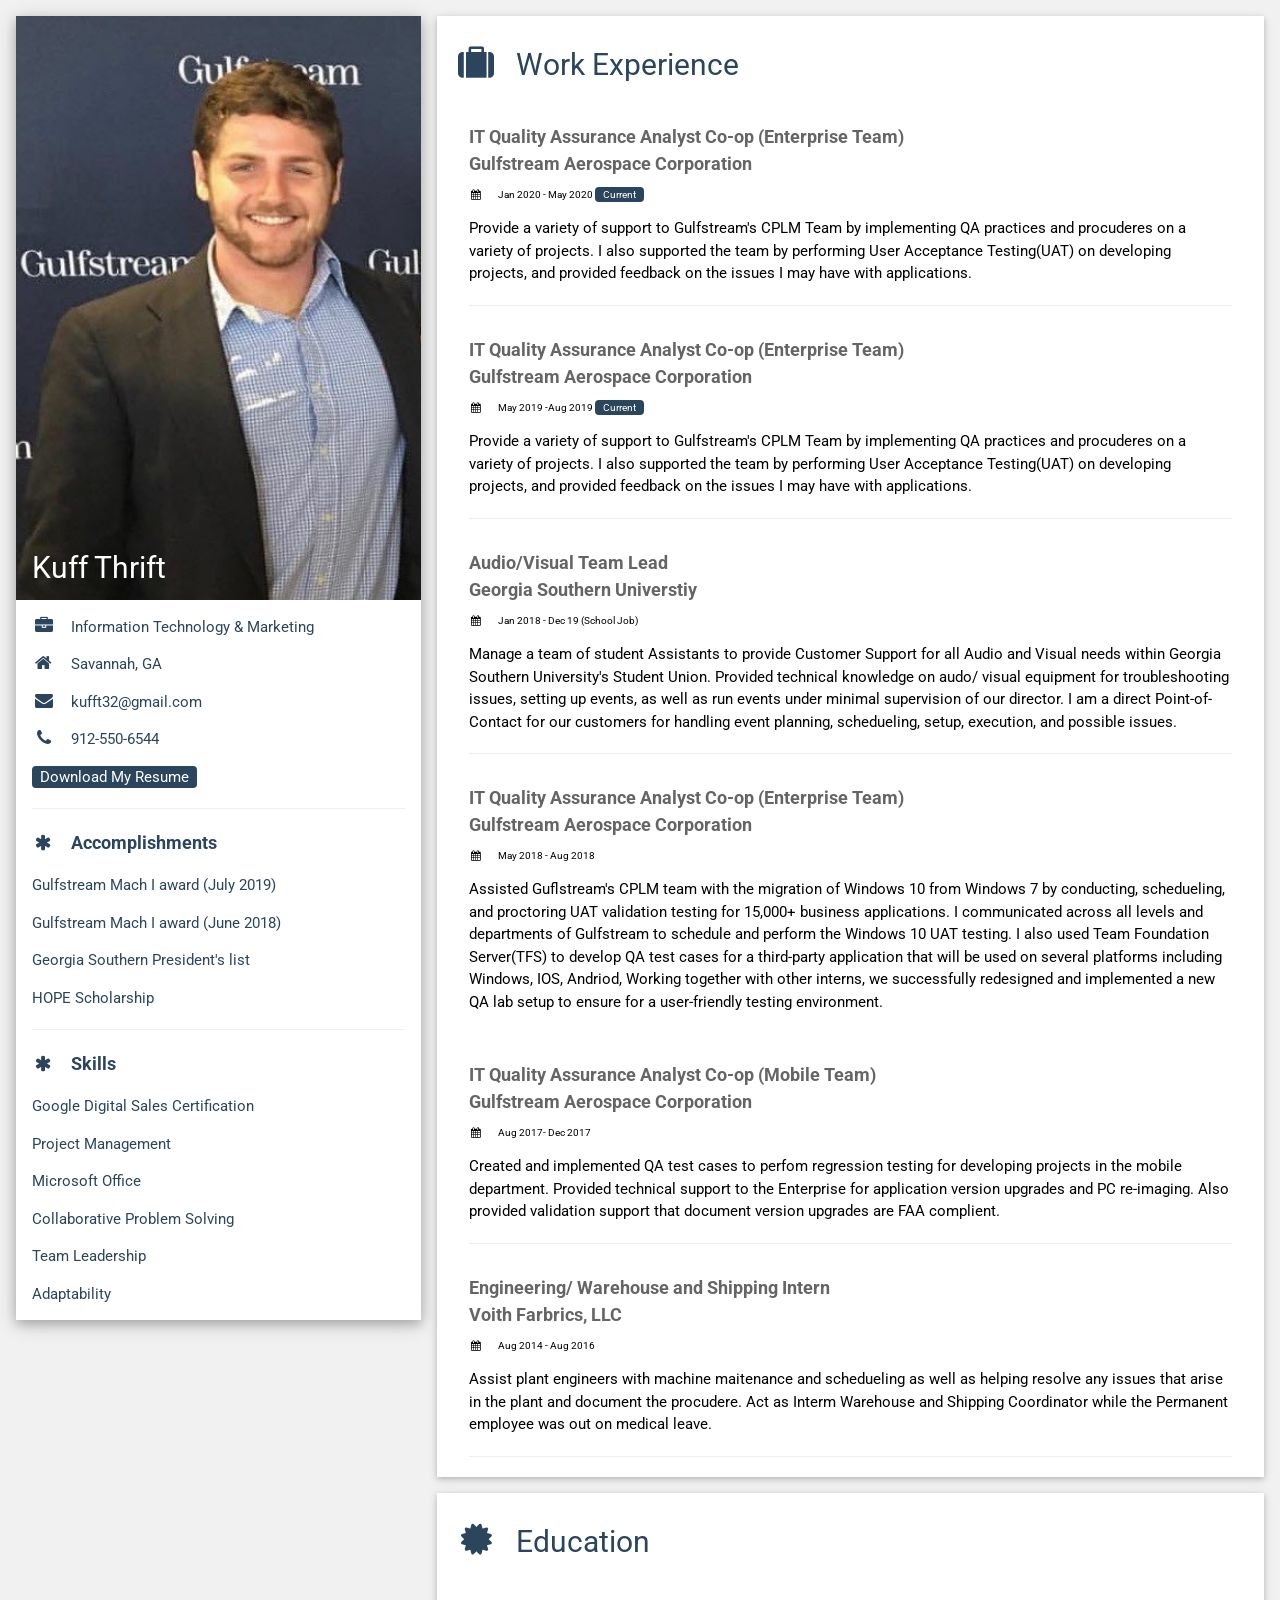
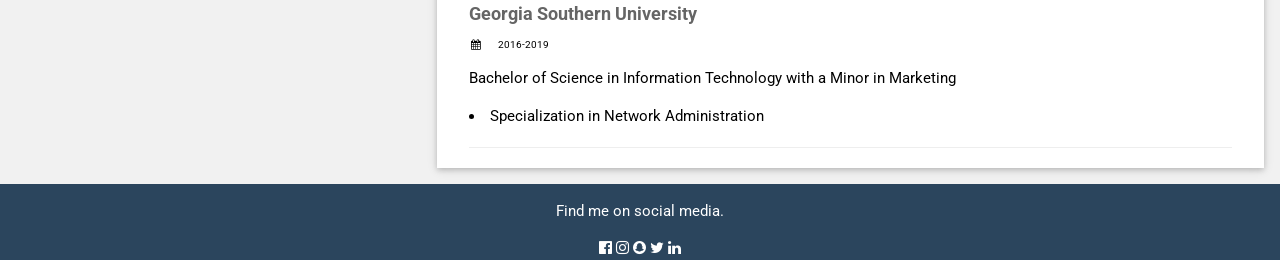
==== commit 497b370d: "Update index.html" ====
--- a/index.html
+++ b/index.html
@@ -88,9 +88,7 @@
           Testing(UAT) on developing projects, and provided feedback on the issues I may have with applications.</p>
           <hr>
         </div>
-      <div class="w3-container w3-card w3-white w3-margin-bottom">
-      <!--  <h2 class="w3-text-grey w3-padding-16"><i class="fa fa-suitcase fa-fw w3-margin-right w3-xxlarge w3-text-teal"></i>Work Experience</h2>
-        <div class="w3-container">-->
+        <div class="w3-container">
           <h5 class="w3-opacity"><b>IT Quality Assurance Analyst Co-op (Enterprise Team)<br>Gulfstream Aerospace Corporation</b></h5>
           <h6 class="w3-text-teal"><i class="fa fa-calendar fa-fw w3-margin-right"></i>May 2019 -Aug 2019 <span class="w3-tag w3-teal w3-round">Current</span></h6>
           <p>Provide a variety of support to Gulfstream's CPLM Team by implementing QA practices and procuderes on a variety of projects. I also supported the team by performing User Acceptance
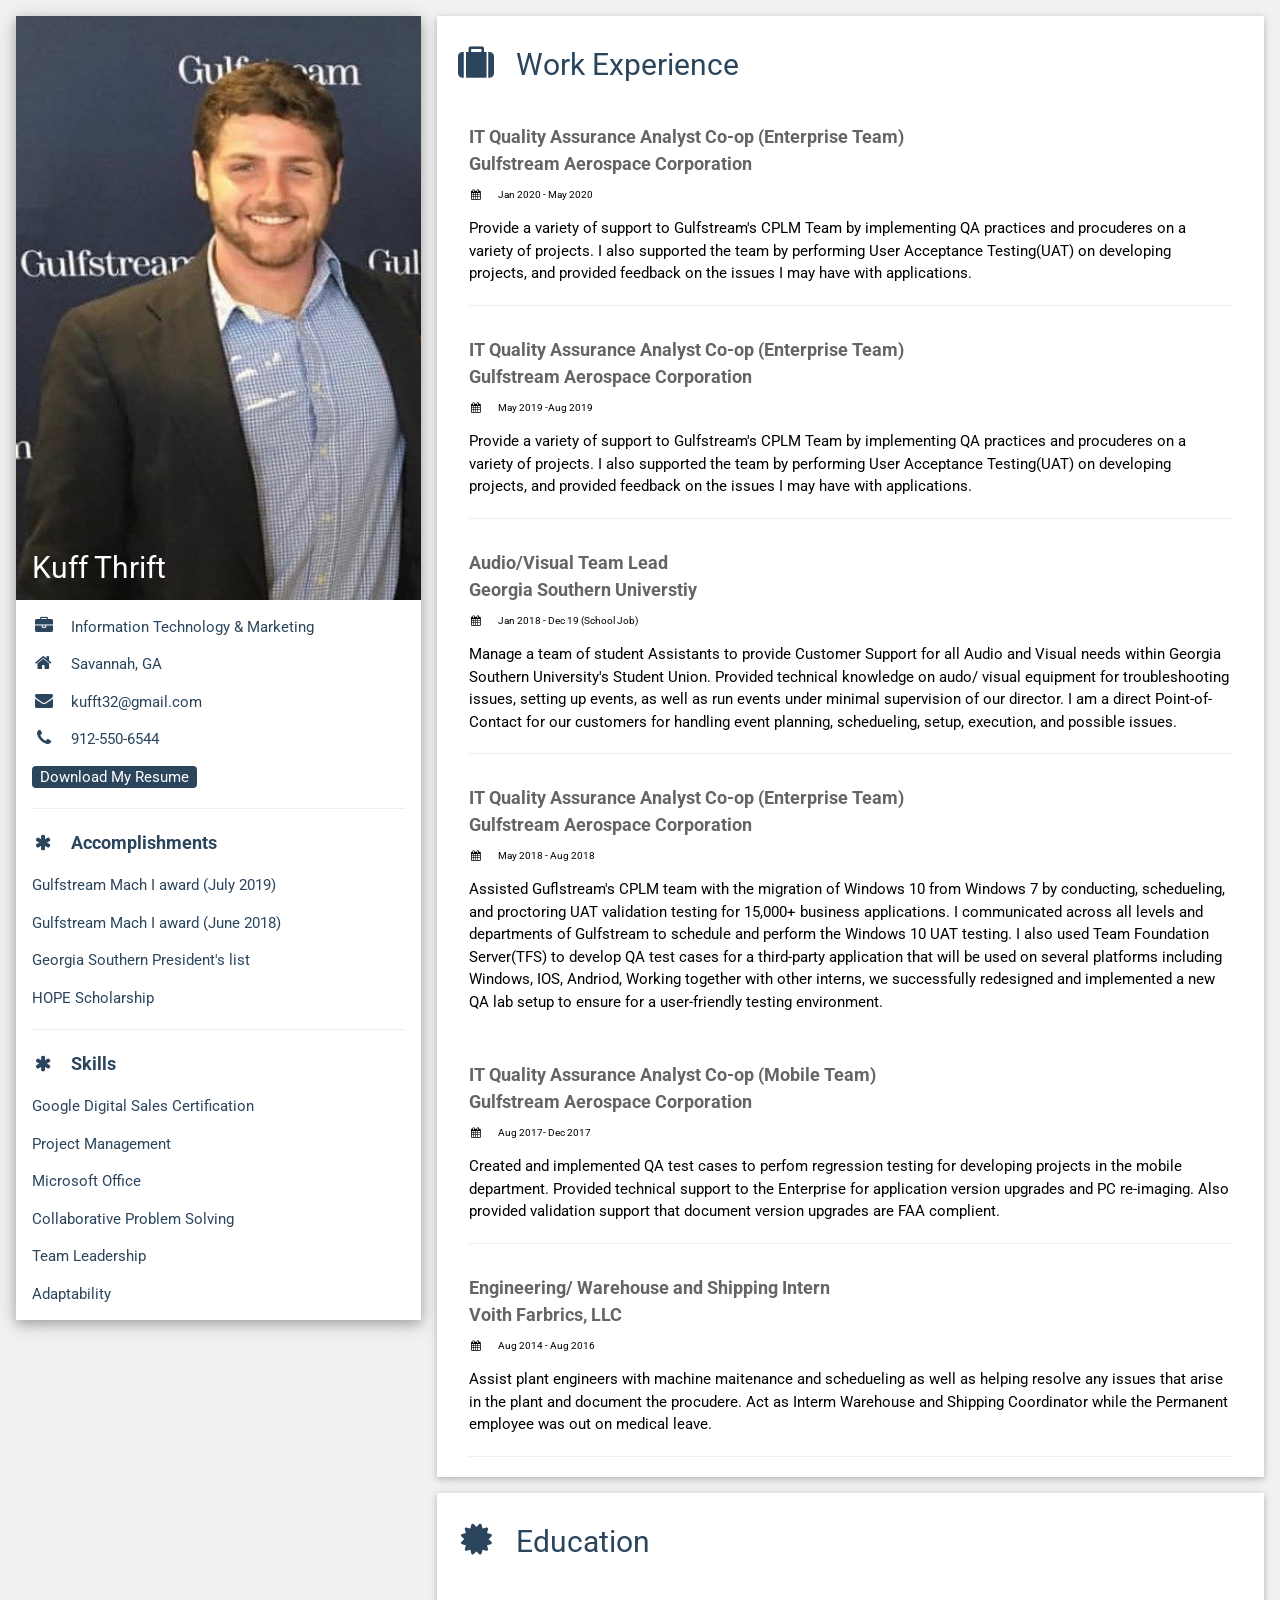
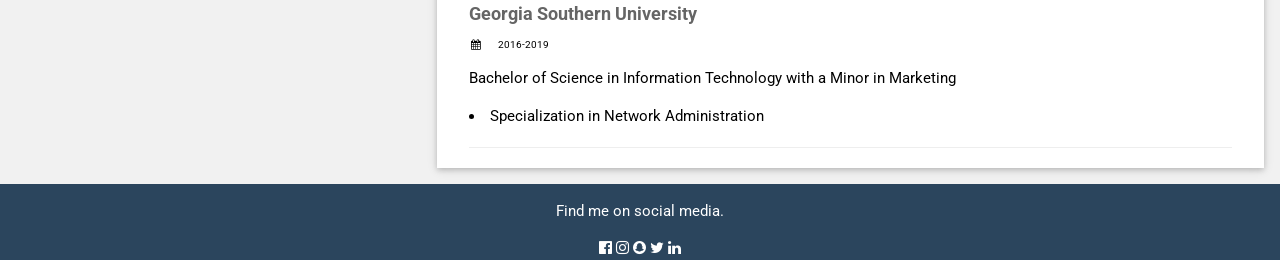
==== commit 85402634: "Update index.html" ====
--- a/index.html
+++ b/index.html
@@ -83,14 +83,14 @@
         <h2 class="w3-text-grey w3-padding-16"><i class="fa fa-suitcase fa-fw w3-margin-right w3-xxlarge w3-text-teal"></i>Work Experience</h2>
         <div class="w3-container">
           <h5 class="w3-opacity"><b>IT Quality Assurance Analyst Co-op (Enterprise Team)<br>Gulfstream Aerospace Corporation</b></h5>
-          <h6 class="w3-text-teal"><i class="fa fa-calendar fa-fw w3-margin-right"></i>Jan 2020 - May 2020 <span class="w3-tag w3-teal w3-round">Current</span></h6>
+          <h6 class="w3-text-teal"><i class="fa fa-calendar fa-fw w3-margin-right"></i>Jan 2020 - May 2020</h6>
           <p>Provide a variety of support to Gulfstream's CPLM Team by implementing QA practices and procuderes on a variety of projects. I also supported the team by performing User Acceptance
           Testing(UAT) on developing projects, and provided feedback on the issues I may have with applications.</p>
           <hr>
         </div>
         <div class="w3-container">
           <h5 class="w3-opacity"><b>IT Quality Assurance Analyst Co-op (Enterprise Team)<br>Gulfstream Aerospace Corporation</b></h5>
-          <h6 class="w3-text-teal"><i class="fa fa-calendar fa-fw w3-margin-right"></i>May 2019 -Aug 2019 <span class="w3-tag w3-teal w3-round">Current</span></h6>
+          <h6 class="w3-text-teal"><i class="fa fa-calendar fa-fw w3-margin-right"></i>May 2019 -Aug 2019</h6>
           <p>Provide a variety of support to Gulfstream's CPLM Team by implementing QA practices and procuderes on a variety of projects. I also supported the team by performing User Acceptance
           Testing(UAT) on developing projects, and provided feedback on the issues I may have with applications.</p>
           <hr>
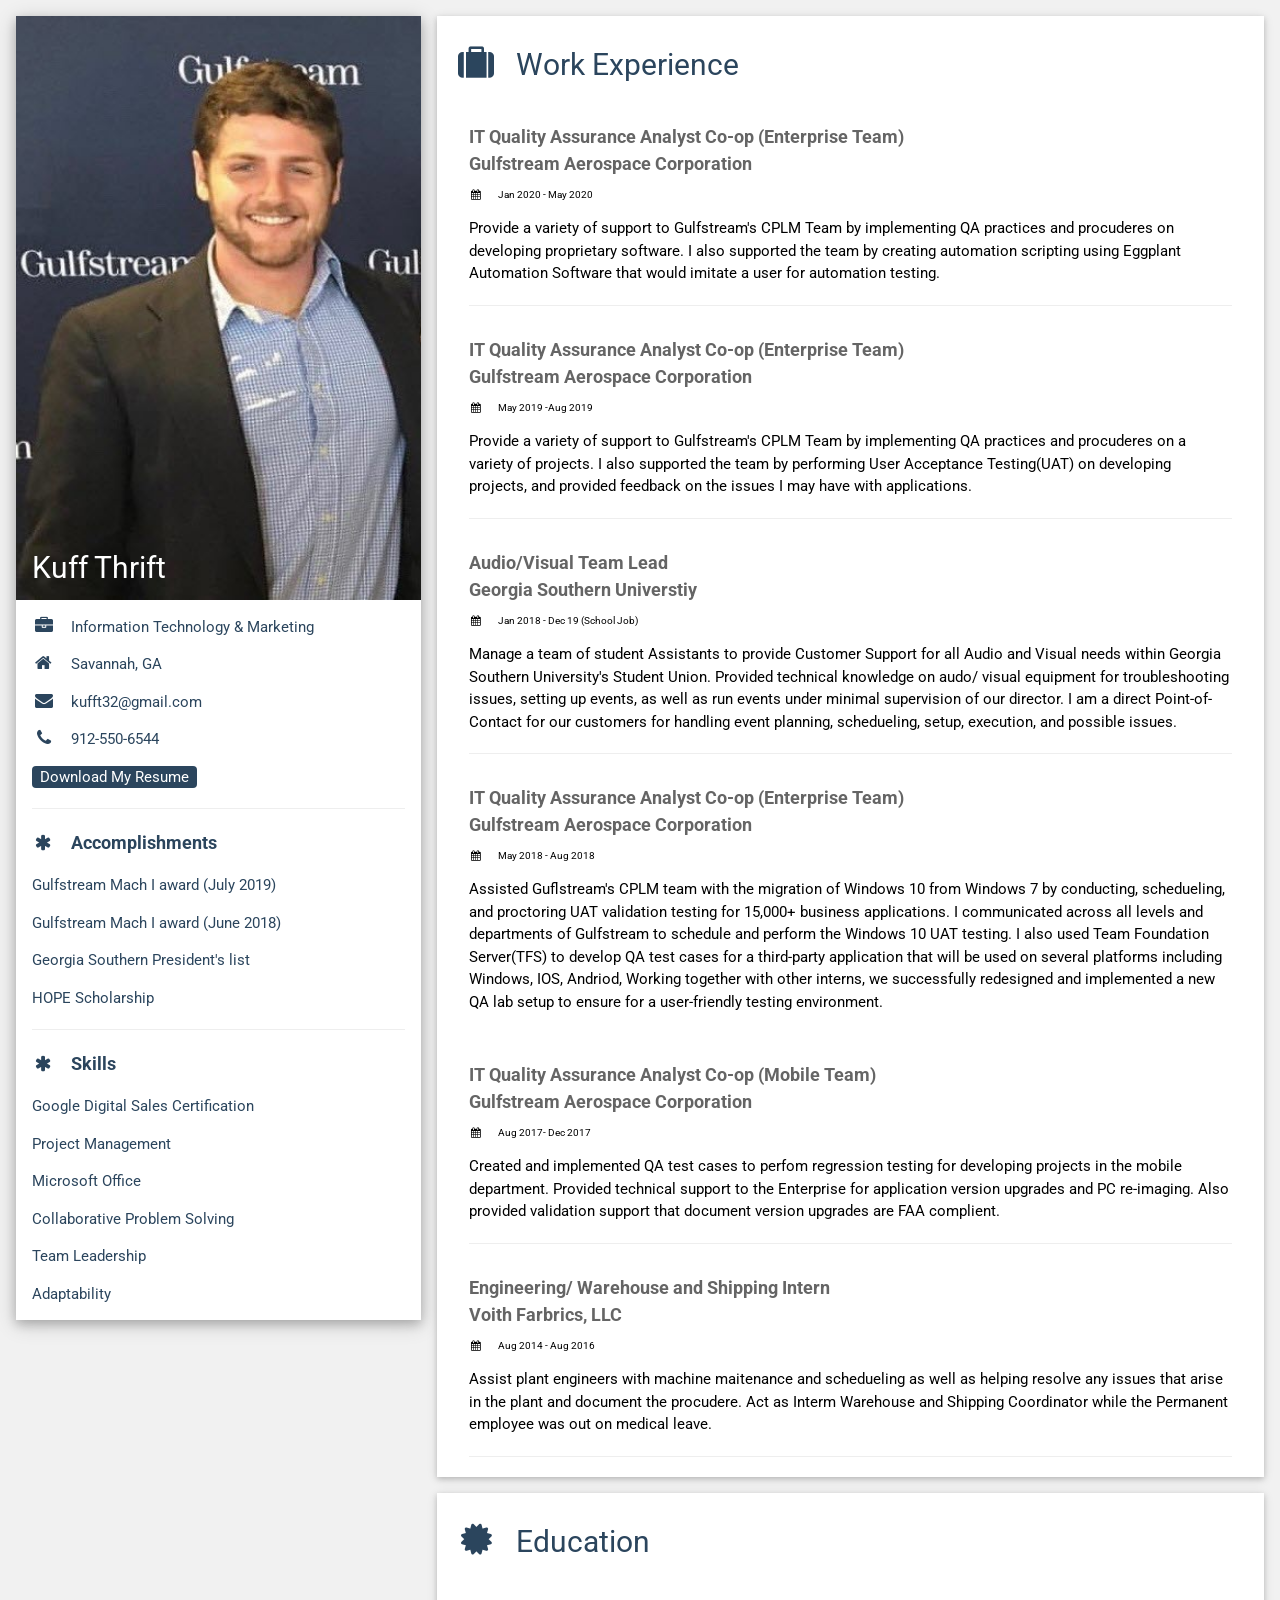
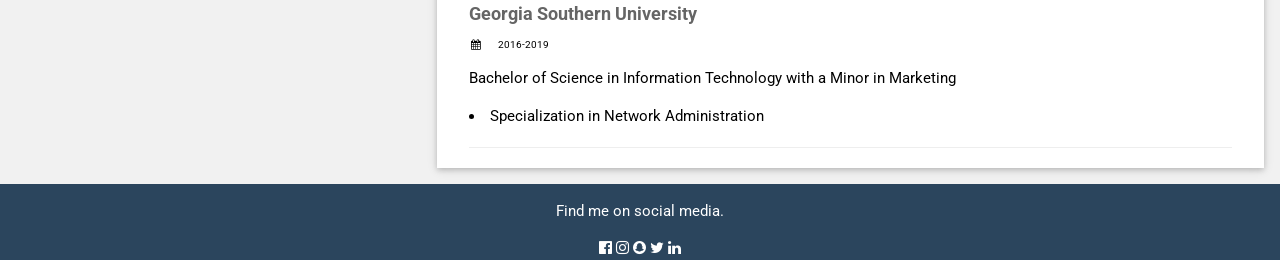
==== commit c198c020: "Update index.html" ====
--- a/index.html
+++ b/index.html
@@ -84,8 +84,8 @@
         <div class="w3-container">
           <h5 class="w3-opacity"><b>IT Quality Assurance Analyst Co-op (Enterprise Team)<br>Gulfstream Aerospace Corporation</b></h5>
           <h6 class="w3-text-teal"><i class="fa fa-calendar fa-fw w3-margin-right"></i>Jan 2020 - May 2020</h6>
-          <p>Provide a variety of support to Gulfstream's CPLM Team by implementing QA practices and procuderes on a variety of projects. I also supported the team by performing User Acceptance
-          Testing(UAT) on developing projects, and provided feedback on the issues I may have with applications.</p>
+          <p>Provide a variety of support to Gulfstream's CPLM Team by implementing QA practices and procuderes on developing proprietary software. I also supported the team by creating automation scripting
+         using Eggplant Automation Software that would imitate a user for automation testing.</p>
           <hr>
         </div>
         <div class="w3-container">
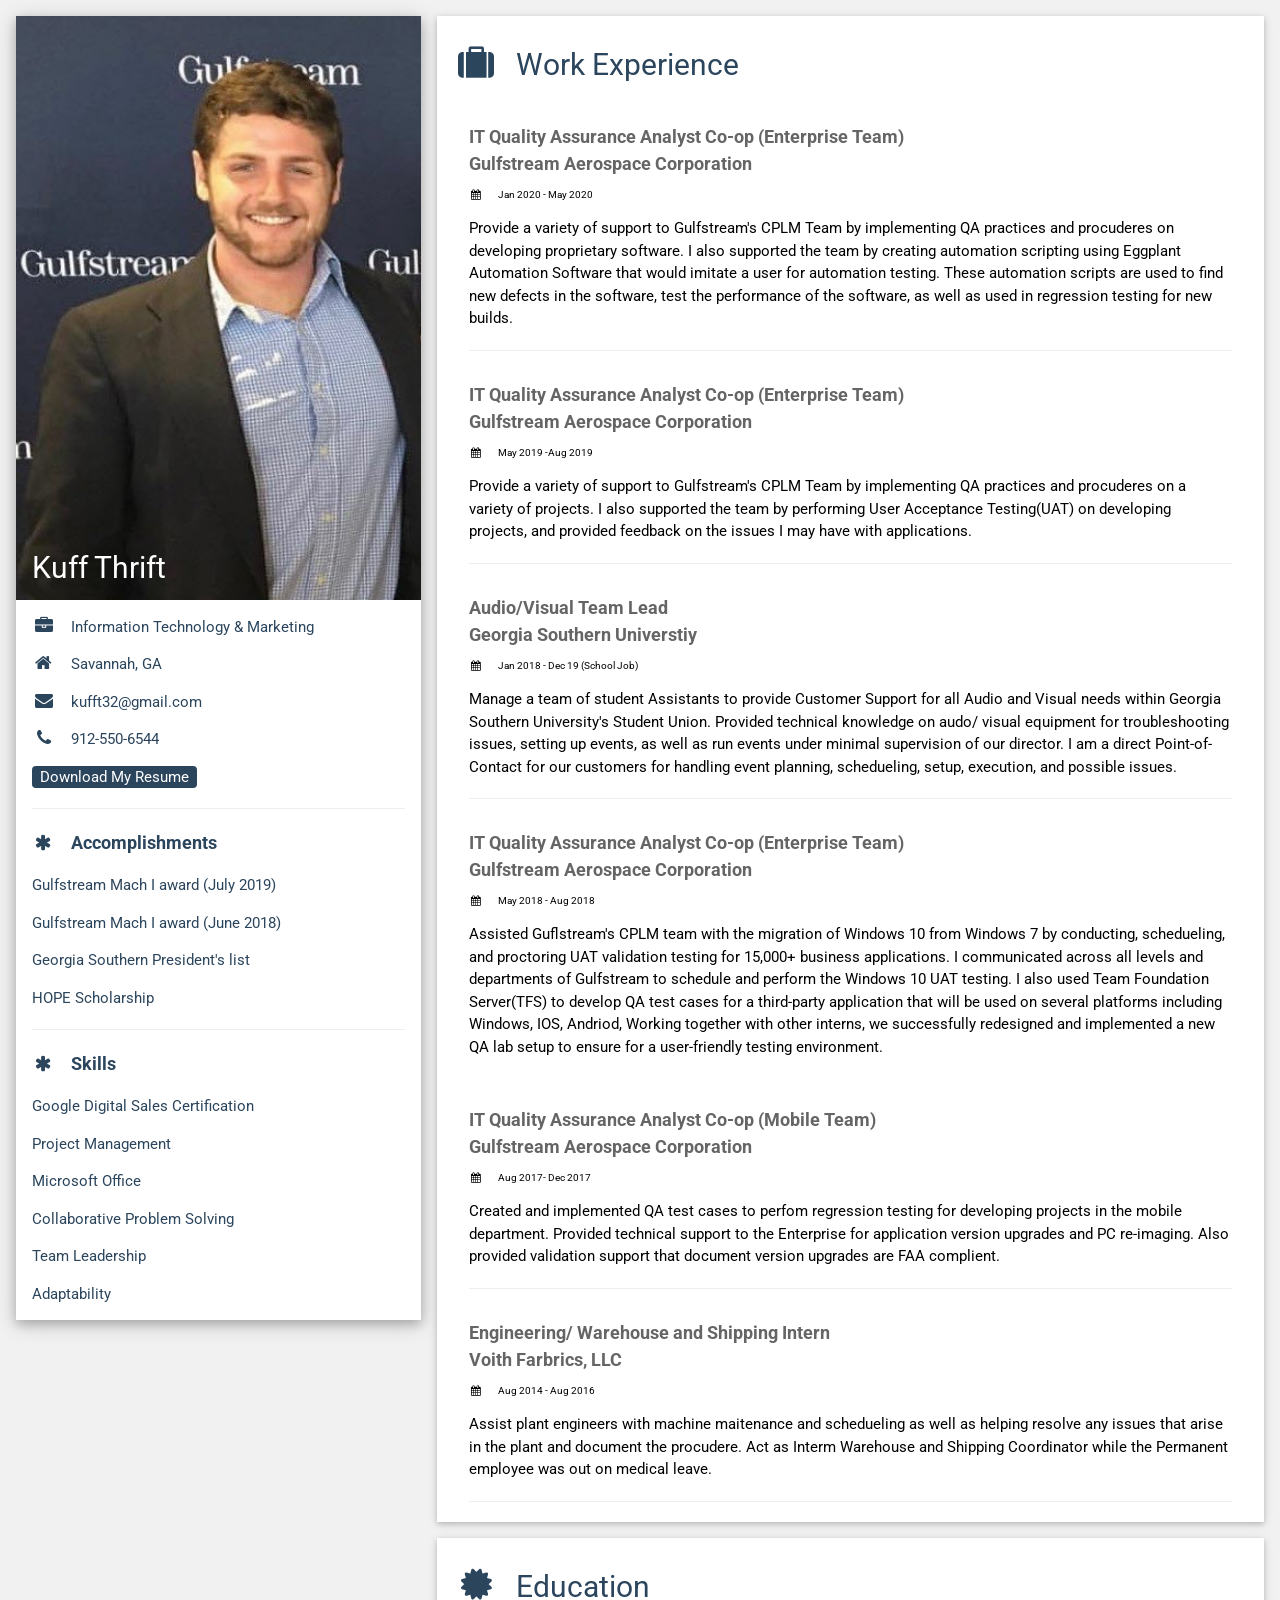
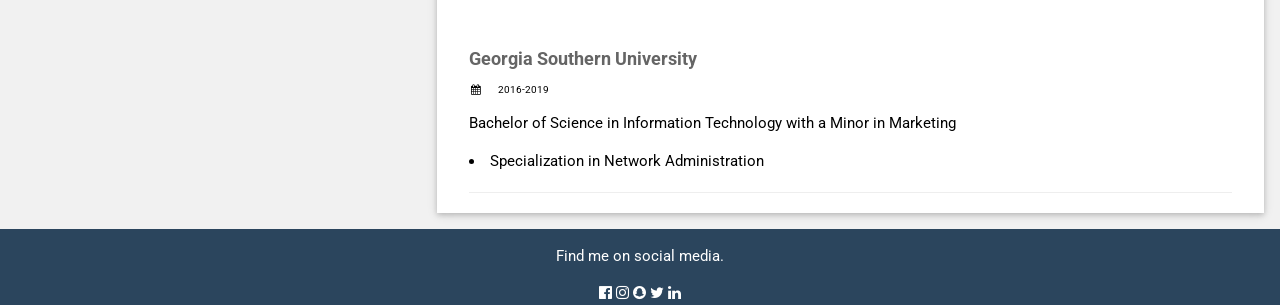
==== commit 90fa7313: "Update index.html" ====
--- a/index.html
+++ b/index.html
@@ -85,7 +85,8 @@
           <h5 class="w3-opacity"><b>IT Quality Assurance Analyst Co-op (Enterprise Team)<br>Gulfstream Aerospace Corporation</b></h5>
           <h6 class="w3-text-teal"><i class="fa fa-calendar fa-fw w3-margin-right"></i>Jan 2020 - May 2020</h6>
           <p>Provide a variety of support to Gulfstream's CPLM Team by implementing QA practices and procuderes on developing proprietary software. I also supported the team by creating automation scripting
-         using Eggplant Automation Software that would imitate a user for automation testing.</p>
+         using Eggplant Automation Software that would imitate a user for automation testing. These automation scripts are used to find new defects in the software, test the performance of the software, as
+       well as used in regression testing for new builds.</p>
           <hr>
         </div>
         <div class="w3-container">
